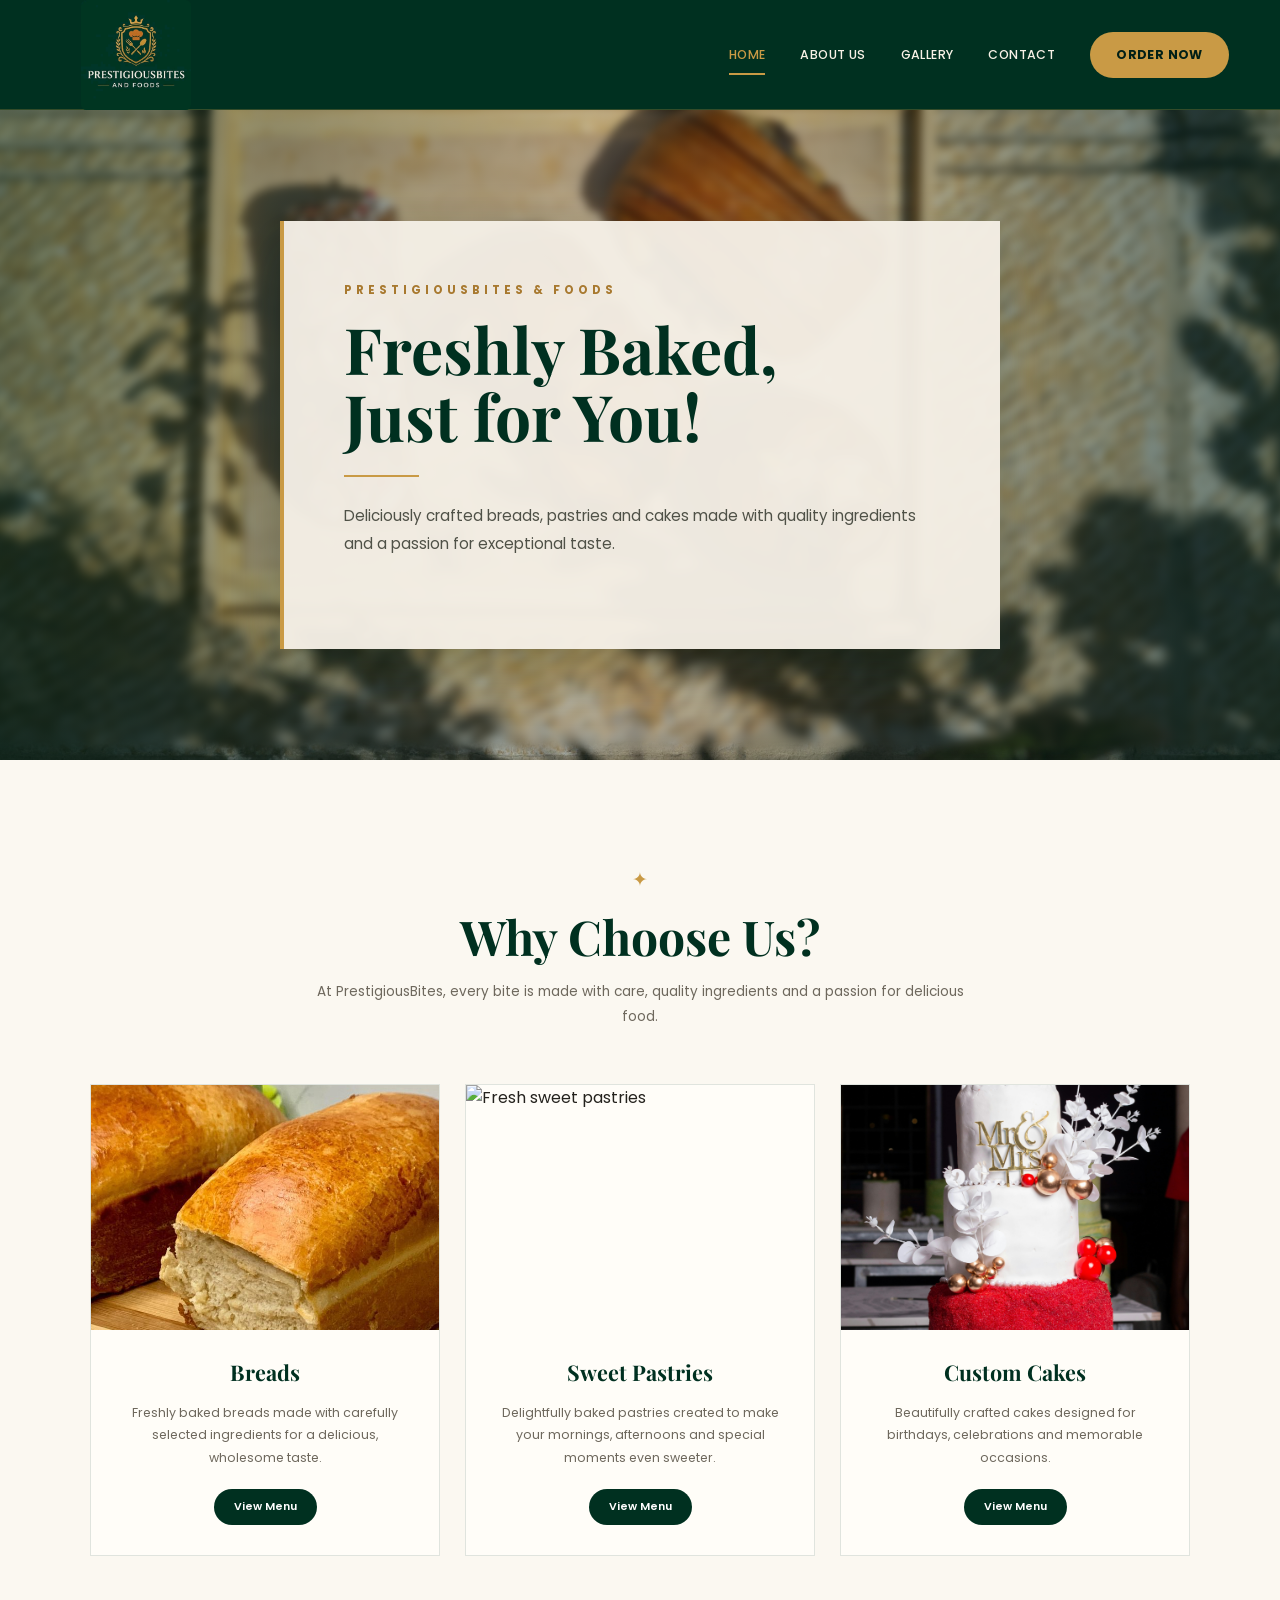
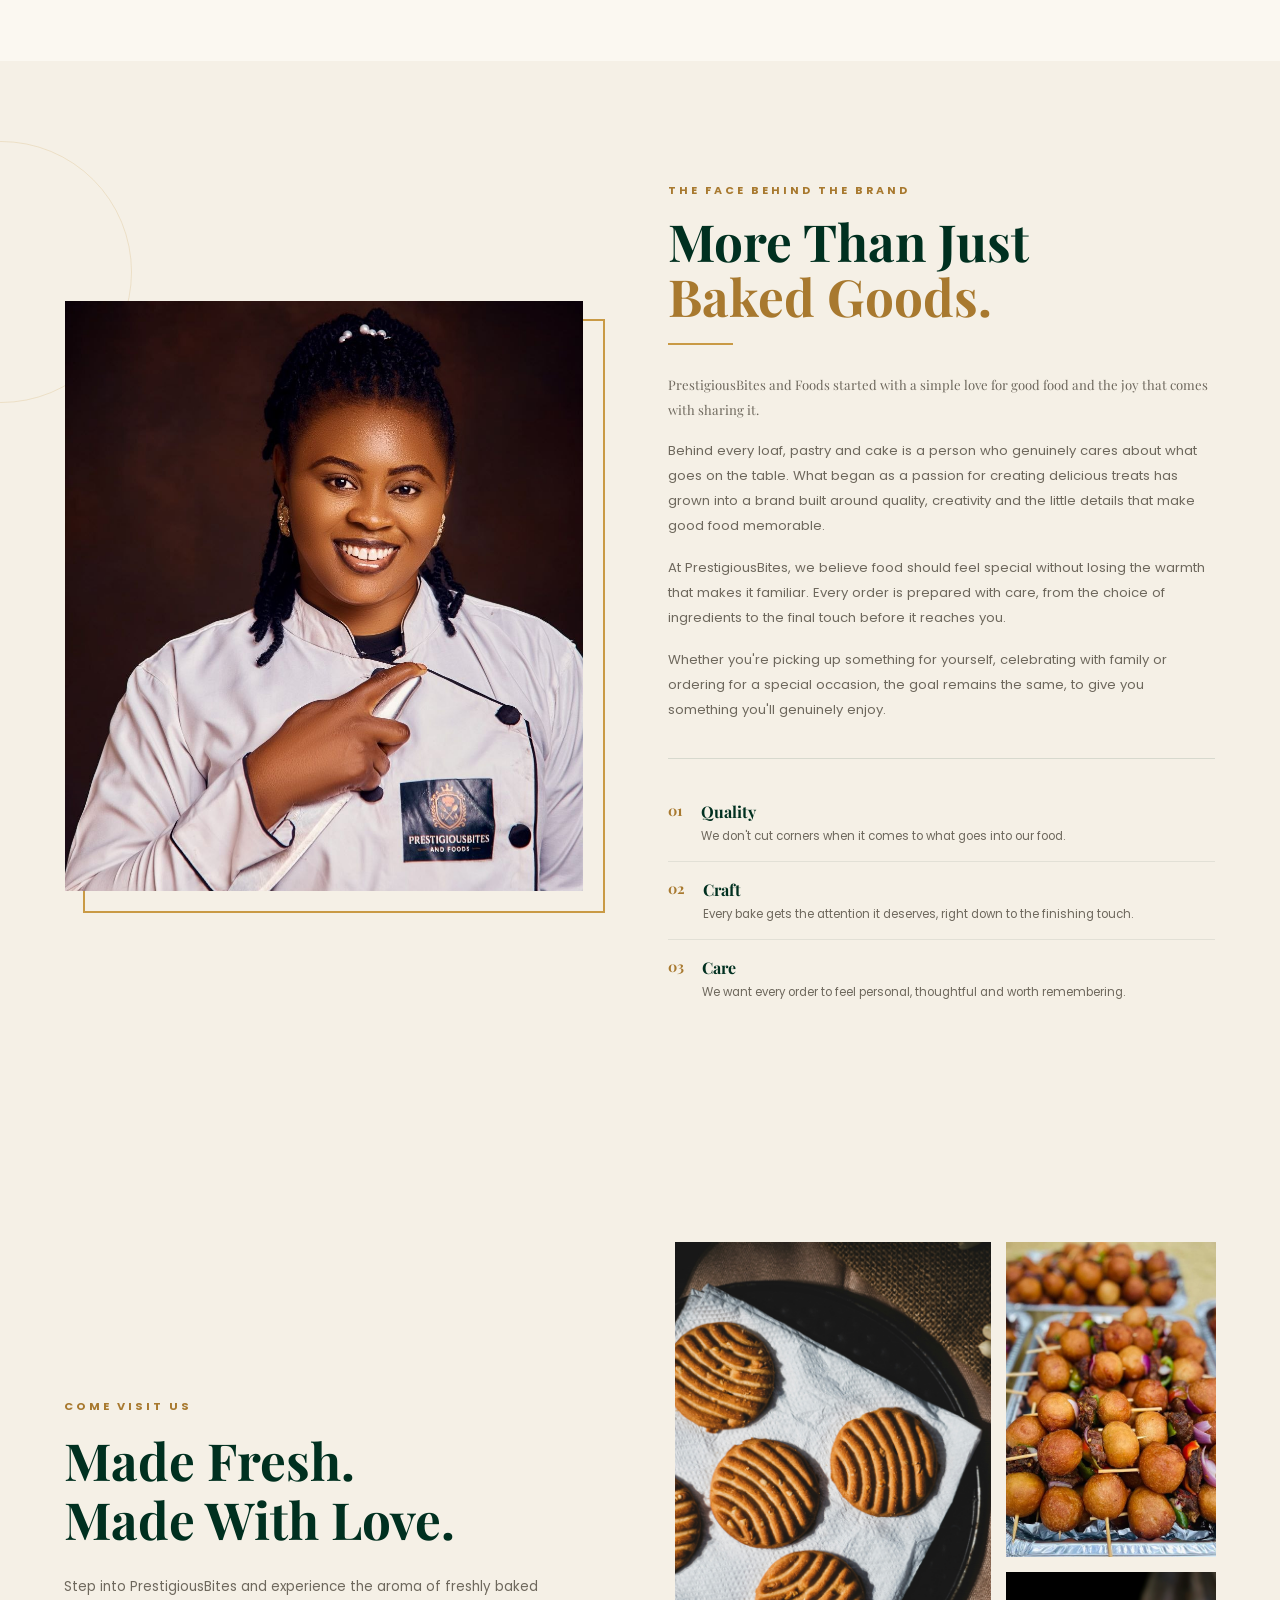
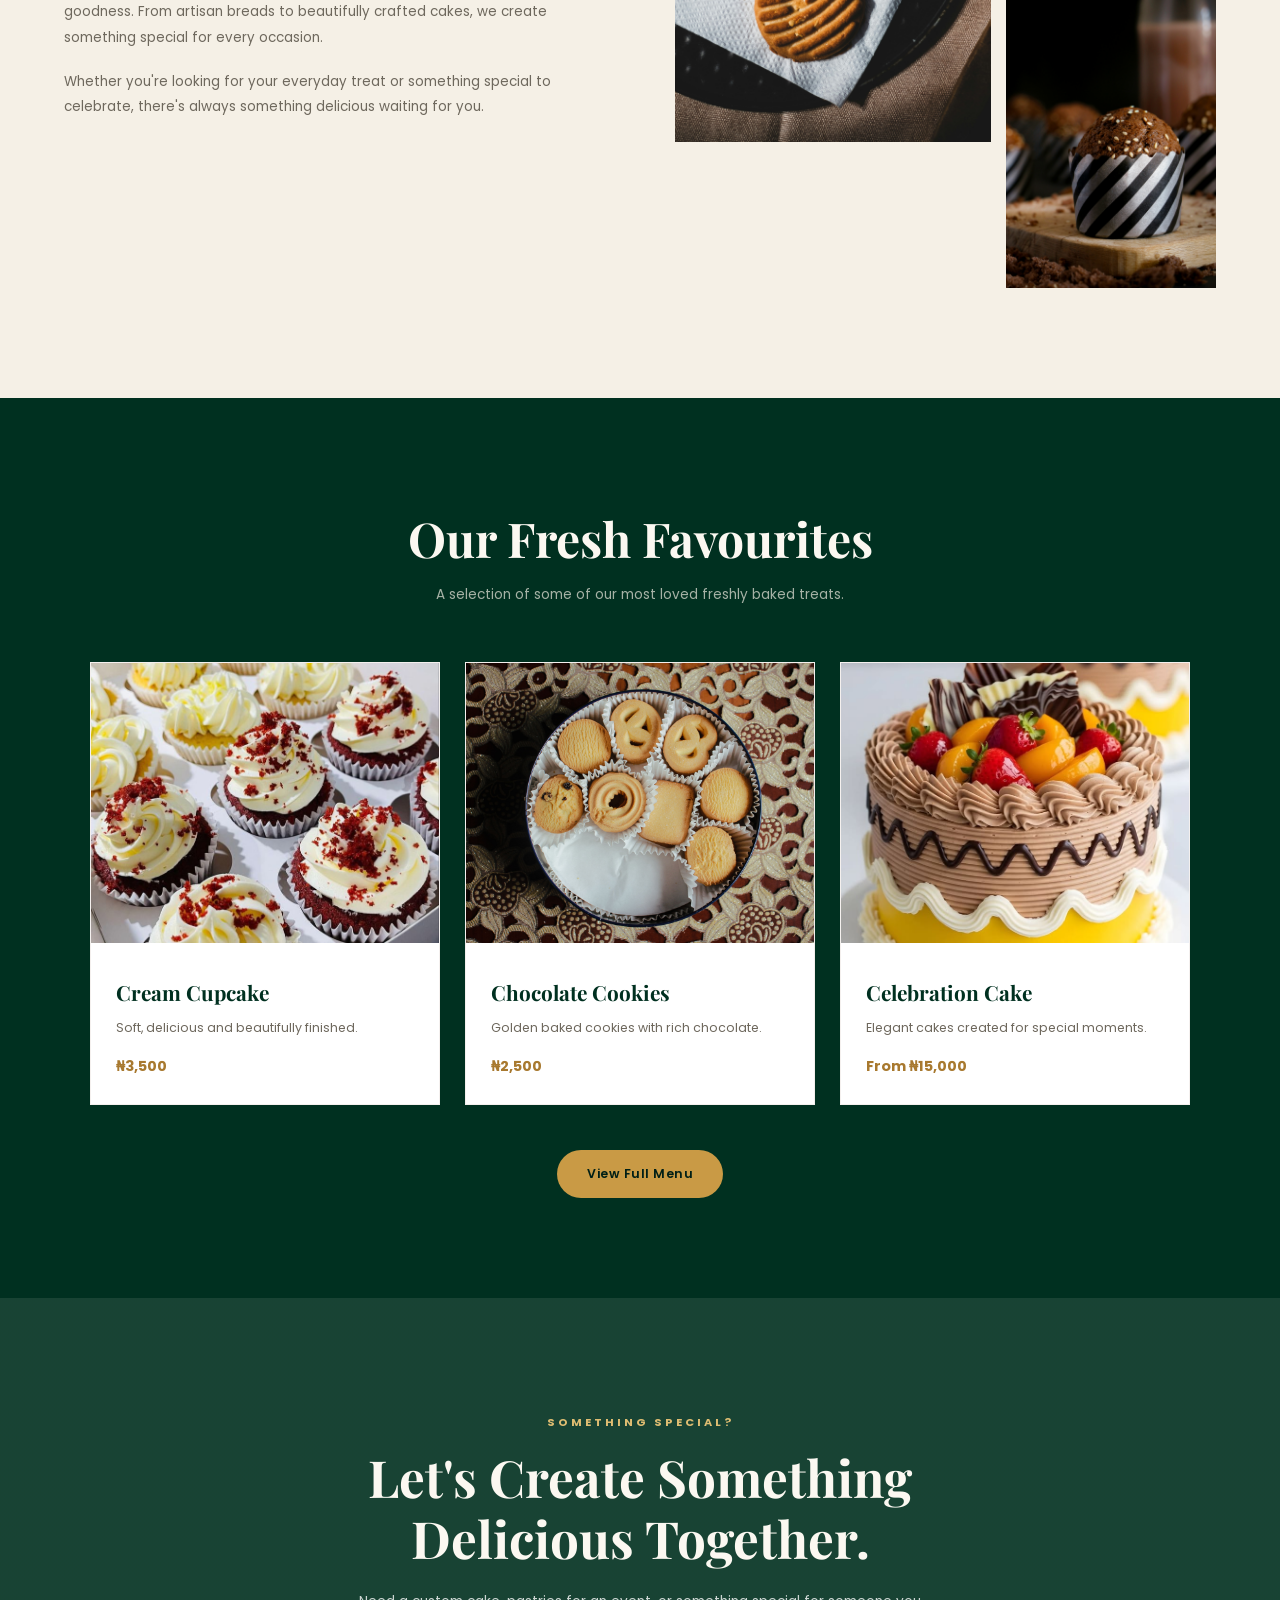
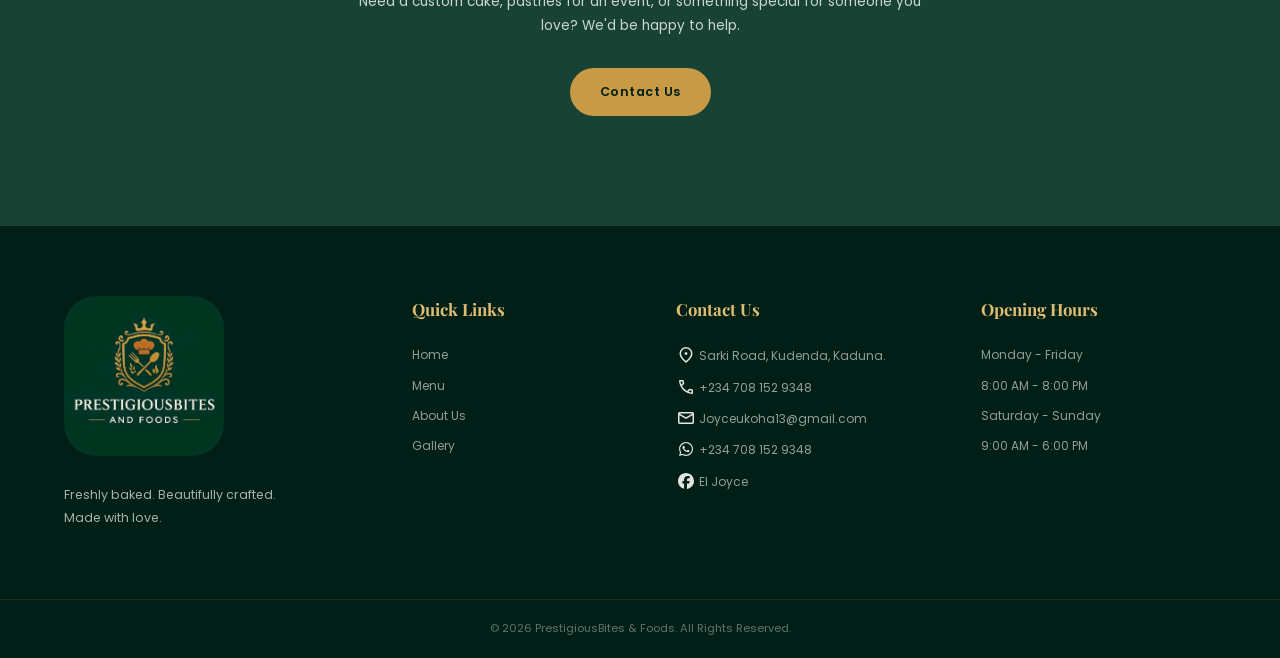
==== index.html @ e7f4df66 "Rename home page to index" ====
<!DOCTYPE html>
<html lang="en">
<head>
    <meta charset="UTF-8">
    <meta name="viewport" content="width=device-width, initial-scale=1.0">

    <title>PrestigiousBites & Foods</title>
    <link rel="preconnect" href="https://fonts.googleapis.com">
    <link rel="preconnect" href="https://fonts.gstatic.com" crossorigin>
    <link rel="icon" href="prestigious bites logo.jpg" type="image/x-icon">

    <link href="https://fonts.googleapis.com/css2?family=Playfair+Display:wght@500;600;700&family=Poppins:wght@300;400;500;600;700&display=swap" rel="stylesheet">
    <link rel="stylesheet" href="prestigious bites.css">
</head>

<body>
    <header class="navbar">
        <div class="nav-container">
            <a href="index.html" class="logo"> <img src="prestigious bites logo.jpg" alt="PrestigiousBites Logo" width = 100px></a>

            <button class="nav-toggle" aria-label="Toggle menu" aria-expanded="false">
                <span></span>
                <span></span>
                <span></span>
            </button>

            <div class="nav-backdrop" aria-hidden="true"></div>

            <nav class="nav-links">
                <a href="#home" class="active">Home</a>
                <a href="#about">About Us</a>
                <a href="#gallery">Gallery</a>
                <a href="#contact">Contact</a>
                <a href="order.html" class="nav-order">Order Now</a>
            </nav>
        </div>
    </header>

    <main id="home">
        <section class="hero">
            <div class="hero-content">
                <span class="hero-small-text">PRESTIGIOUSBITES & FOODS</span>

                <h1>
                    Freshly Baked,
                    <br>
                    Just for You!
                </h1>
                <p>Deliciously crafted breads, pastries and cakes made with quality ingredients and a passion for exceptional taste.</p>
                
            </div>
        </section>

        <section class="why-us">
            <div class="section-heading">
                <span class="section-icon">✦</span>
                <h2> Why Choose Us?</h2>
                <p>At PrestigiousBites, every bite is made with care, quality ingredients and a passion for delicious food.</p>
            </div>

            <div class="feature-grid">
                <article class="feature-card">

                    <div class="feature-image"> <img src="bread.  We ate this bread  _ Njideka Anyaegbu Juliet" alt="Fresh artisan bread"></div>

                    <div class="feature-content">
                        <h3>Breads</h3>
                        <p>Freshly baked breads made with carefully selected ingredients for a delicious, wholesome taste.</p>

                        <a href="order.html" class="card-btn"> View Menu</a>
                    </div>
                </article>

                <article class="feature-card">
                    <div class="feature-image">
                        <img src="small chops/pasteries.jpeg" alt="Fresh sweet pastries">
                    </div>

                    <div class="feature-content">
                        <h3>Sweet Pastries</h3>
                        <p>Delightfully baked pastries created to make your mornings, afternoons and special moments even sweeter.</p>
                        <a href="order.html" class="card-btn">View Menu </a>
                    </div>
                </article>

                <article class="feature-card">
                    <div class="feature-image">
                        <img src="cakes/cakes.jpg" alt="Custom celebration cake">
                    </div>
                    <div class="feature-content">
                        <h3>Custom Cakes</h3>

                        <p> Beautifully crafted cakes designed for birthdays, celebrations and memorable occasions.</p>

                        <a href="order.html" class="card-btn">View Menu</a>
                    </div>
                </article>
            </div>
        </section>


        <section class="founder-section" id="about">
            <div class="founder-container">
                <div class="founder-image">
                    <div class="image-frame">
                        <img src="Joyce.jpg" alt="Founder of PrestigiousBites and Foods">
                    </div>
                </div>

                <div class="founder-content">
                    <span class="section-label">THE FACE BEHIND THE BRAND</span>
                    <h2>More Than Just<br>
                        <span>Baked Goods.</span></h2>

                    <div class="gold-line"></div>
                    <p class="founder-intro">PrestigiousBites and Foods started with a simple love for good food and the joy that comes with sharing it.</p>
                    <p>Behind every loaf, pastry and cake is a person who genuinely cares about what goes on the table. What began as a passion for creating delicious treats has grown into a brand built around quality, creativity and the little details that make good food memorable.</p>
                    <p>At PrestigiousBites, we believe food should feel special without losing the warmth that makes it familiar. Every order is prepared with care, from the choice of ingredients to the final touch before it reaches you.</p>
                    <p>Whether you're picking up something for yourself, celebrating with family or ordering for a special occasion, the goal remains the same, to give you something you'll genuinely enjoy.</p>
                    <div class="founder-values">

                        <div class="value-item">
                            <span class="value-number">01</span>
                            <div>
                                <h3>Quality</h3>
                                <p>We don't cut corners when it comes to what goes into our food.</p>
                            </div>
                        </div>

                        <div class="value-item">
                            <span class="value-number">02</span>
                            <div>
                                <h3>Craft</h3>
                                <p>Every bake gets the attention it deserves, right down to the finishing touch.</p>
                            </div>
                        </div>

                        <div class="value-item">
                            <span class="value-number">03</span>
                            <div>
                                <h3>Care</h3>
                                <p>We want every order to feel personal, thoughtful and worth remembering. </p>
                            </div>
                        </div>
                    </div>
               
                </div>
            </div>
        </section>


        <section class="visit-section" id="about">
            <div class="visit-content" >
                <span class="section-label">COME VISIT US</span>

                <h2>
                    Made Fresh.
                    <br>
                    Made With Love.
                </h2>

                <p>Step into PrestigiousBites and experience the aroma of freshly baked goodness. From artisan breads to beautifully crafted cakes, we create something special for every occasion. </p>

                <p> Whether you're looking for your everyday treat or something special to celebrate, there's always something delicious waiting for you.</p>

                
            </div>

            <div class="visit-gallery">
                <div class="gallery-large">
                    <img src="cookies.jpg" alt="Freshly baked cookies">
                </div>
                <div class="gallery-small">
                    <img src="small chops/Pasteries.jfif" alt="Fresh pastry">
                    <img src="cupcakes.jpg" alt="Fresh cake">
                </div>
            </div>
        </section>

        <section class="products" id="gallery">
            <div class="section-heading">
                <span class="section-icon"></span>

                <h2> Our Fresh Favourites</h2>

                <p>A selection of some of our most loved freshly baked treats.</p>
            </div>

            <div class="product-grid">
                <article class="product-card">
                    <img src="cakes/creamy cupcakes.jfif" alt="Fresh cupcake">
                    <div class="product-info">

                        <h3>Cream Cupcake</h3>
                        <p>Soft, delicious and beautifully finished.</p>

                        <span class="price">₦3,500</span>
                    </div>
                </article>

                <article class="product-card">
                    <img src="fresh cookies.jpg" alt="Fresh cookies">
                    <div class="product-info">
                        <h3>Chocolate Cookies</h3>
                        <p>Golden baked cookies with rich chocolate.</p>
                        <span class="price">₦2,500</span>
                    </div>
                </article>

                <article class="product-card">

                    <img src="cakes/decor-cake.jfif" alt="Custom cake" >

                    <div class="product-info">
                        <h3>Celebration Cake</h3>
                        <p>Elegant cakes created for special moments.</p>
                        <span class="price">From ₦15,000</span>
                    </div>
                </article>
            </div>

            <div class="products-button">
                <a href="order.html" class="btn">View Full Menu</a>
            </div>
        </section>

        <section class="cta">
            <div class="cta-content">
                <span class="section-label">SOMETHING SPECIAL?</span>
                <h2>Let's Create Something Delicious Together.</h2>
                <p>Need a custom cake, pastries for an event, or something special for someone you love? We'd be happy to help.</p>
                <a href="#contact" class="btn btn-light">Contact Us</a>
            </div>
        </section>
    </main>

    <footer class="footer" id="contact">
        <div class="footer-container">
            <div class="footer-brand">
                <img class="footer-logo" src="prestigious bites logo.jpg" alt="PrestigiousBites & Foods">
                <p>Freshly baked. Beautifully crafted. Made with love.</p>
            </div>
            <div class="footer-column">
                <h3>Quick Links</h3>
                <a href="index.html">Home</a>

                <a href="#gallery">Menu</a>

                <a href="#about">About Us</a>

                <a href="#gallery">Gallery</a>
            </div>

            <div class="footer-column">
                <h3>Contact Us</h3>
                <p><a href="https://maps.app.goo.gl/nHicbENARJu9jHsa9" target="_blank"><svg style="margin-bottom: -5px;" xmlns="http://www.w3.org/2000/svg" height="20px" viewBox="0 -960 960 960" width="20px" fill="#e3e3e3"><path d="M531-501q21-21 21-51t-21-51q-21-21-51-21t-51 21q-21 21-21 51t21 51q21 21 51 21t51-21Zm-51 310q119-107 179.5-197T720-549q0-105-68.5-174T480-792q-103 0-171.5 69T240-549q0 71 60.5 161T480-191Zm0 95Q323-227 245.5-339.5T168-549q0-134 89-224.5T480-864q133 0 222.5 90.5T792-549q0 97-77 209T480-96Zm0-456Z"/></svg> Sarki Road, Kudenda, Kaduna.</a></p>
                <p><a href="tel:+234 708 152 9348"><svg style="margin-bottom: -5px;" xmlns="http://www.w3.org/2000/svg" height="20px" viewBox="0 -960 960 960" width="20px" fill="#e3e3e3"><path d="M763-145q-121-9-229.5-59.5T339-341q-86-86-135.5-194T144-764q-2-21 12.29-36.5Q170.57-816 192-816h136q17 0 29.5 10.5T374-779l24 106q2 13-1.5 25T385-628l-97 98q20 38 46 73t57.97 65.98Q422-361 456-335.5q34 25.5 72 45.5l99-96q8-8 20-11.5t25-1.5l107 23q17 5 27 17.5t10 29.5v136q0 21.43-16 35.71Q784-143 763-145ZM255-600l70-70-17.16-74H218q5 38 14 73.5t23 70.5Zm344 344q35.1 14.24 71.55 22.62Q707-225 744-220v-90l-75-16-70 70ZM255-600Zm344 344Z"/></svg> +234 708 152 9348</a></p>
                <p><a href="mailto:Joyceukoha13@gmail.com"><svg style="margin-bottom: -5px;" xmlns="http://www.w3.org/2000/svg" height="20px" viewBox="0 -960 960 960" width="20px" fill="#e3e3e3"><path d="M168-192q-29.7 0-50.85-21.16Q96-234.32 96-264.04v-432.24Q96-726 117.15-747T168-768h624q29.7 0 50.85 21.16Q864-725.68 864-695.96v432.24Q864-234 842.85-213T792-192H168Zm312-240L168-611v347h624v-347L480-432Zm0-85 312-179H168l312 179Zm-312-94v-85 432-347Z"/></svg> Joyceukoha13@gmail.com</a></p>
                <p><a href="https://wa.me/message/Q4CFCT2MSYMPK1"><svg style="margin-bottom: -5px;" xmlns="http://www.w3.org/2000/svg" height="20px" width="20px" viewBox="0 0 640 640" fill="#e3e3e3"><path d="M476.9 161.1C435 119.1 379.2 96 319.9 96C197.5 96 97.9 195.6 97.9 318C97.9 357.1 108.1 395.3 127.5 429L96 544L213.7 513.1C246.1 530.8 282.6 540.1 319.8 540.1L319.9 540.1C442.2 540.1 544 440.5 544 318.1C544 258.8 518.8 203.1 476.9 161.1zM319.9 502.7C286.7 502.7 254.2 493.8 225.9 477L219.2 473L149.4 491.3L168 423.2L163.6 416.2C145.1 386.8 135.4 352.9 135.4 318C135.4 216.3 218.2 133.5 320 133.5C369.3 133.5 415.6 152.7 450.4 187.6C485.2 222.5 506.6 268.8 506.5 318.1C506.5 419.9 421.6 502.7 319.9 502.7zM421.1 364.5C415.6 361.7 388.3 348.3 383.2 346.5C378.1 344.6 374.4 343.7 370.7 349.3C367 354.9 356.4 367.3 353.1 371.1C349.9 374.8 346.6 375.3 341.1 372.5C308.5 356.2 287.1 343.4 265.6 306.5C259.9 296.7 271.3 297.4 281.9 276.2C283.7 272.5 282.8 269.3 281.4 266.5C280 263.7 268.9 236.4 264.3 225.3C259.8 214.5 255.2 216 251.8 215.8C248.6 215.6 244.9 215.6 241.2 215.6C237.5 215.6 231.5 217 226.4 222.5C221.3 228.1 207 241.5 207 268.8C207 296.1 226.9 322.5 229.6 326.2C232.4 329.9 268.7 385.9 324.4 410C359.6 425.2 373.4 426.5 391 423.9C401.7 422.3 423.8 410.5 428.4 397.5C433 384.5 433 373.4 431.6 371.1C430.3 368.6 426.6 367.2 421.1 364.5z"/></svg> +234 708 152 9348</a></p>
                <p><a href="https://www.facebook.com/el.joyce.635274"><svg style="margin-bottom: -5px;" xmlns="http://www.w3.org/2000/svg" height="20px" width="20px" viewBox="0 0 640 640" fill="#e3e3e3"><path d="M576 320C576 178.6 461.4 64 320 64C178.6 64 64 178.6 64 320C64 440 146.7 540.8 258.2 568.5L258.2 398.2L205.4 398.2L205.4 320L258.2 320L258.2 286.3C258.2 199.2 297.6 158.8 383.2 158.8C399.4 158.8 427.4 162 438.9 165.2L438.9 236C432.9 235.4 422.4 235 409.3 235C367.3 235 351.1 250.9 351.1 292.2L351.1 320L434.7 320L420.3 398.2L351 398.2L351 574.1C477.8 558.8 576 450.9 576 320z"/></svg> El Joyce</a></p>
            </div>

            <div class="footer-column">
                <h3> Opening Hours</h3>
                <p>Monday - Friday</p>
                <p>8:00 AM - 8:00 PM</p>
                <p>Saturday - Sunday</p>
                <p>9:00 AM - 6:00 PM</p>
            </div>
        </div>
        <div class="footer-bottom">
            <p> © 2026 PrestigiousBites & Foods. All Rights Reserved.</p>
        </div>
    </footer>

    <script src="order.js"></script>
</body>
</html>
---- prestigious bites.css ----
*{
    margin: 0;
    padding: 0;
    box-sizing: border-box;
}
:root {
    --green: #003020;
    --green-dark: #001f16;
    --green-light: #064633;
    --gold: #c99a45;
    --gold-light: #dfbd72;
    --gold-dark: #a8792f;
    --cream: #f5f0e6;
    --cream-light: #fbf8f1;
    --cream-dark: #e9dfce;
    --white: #ffffff;
    --text: #24221d;
    --text-light: #6e685d;
    --border: rgba(0, 48, 32, 0.12);
    --shadow: 0 12px 35px rgba(0, 48, 32, 0.10);
    --transition: 0.3s ease;
}

html{
    scroll-behavior: smooth;
}

body { 
    font-family: "Poppins", sans-serif; 
    background-color: var(--cream); 
    color: var(--text); 
    line-height: 1.6; 
    overflow-x: hidden;
}

.nav-container, .footer-container { 
    width: min(1200px, 90%); 
    margin: 0 auto;
}
.nav-container { 
    width: min(1200px, 92%);
    min-height: 90px; 
    display: flex; 
    align-items: center; 
    justify-content: space-between;
}
.navbar {
    position: sticky;
    top: 0;
    z-index: 1000;
    width: 100%;
    background: var(--green);
    border-bottom: 1px solid rgba(201, 154, 69, 0.25);
    transition: var(--transition);
    height: 110px;
}
.logo {
    display: flex;
    align-items: center;
    width: 110px;
    overflow: hidden;
    height: 110px;
    margin-left: 30px;
}
.logo img {
    width: 100%;
    height: auto;
    border-radius: 5%;
}
a { 
    text-decoration: none; 
    color: inherit; 
}
.nav-links {
    display: flex;
    justify-content: center;
    align-items: center;
    gap: 35px;
    padding: 15px 0;
    top: 0;
    text-align: center;
}
.nav-links a { 
    position: relative; 
    font-size: 0.78rem; 
    font-weight: 500; 
    text-transform: uppercase; 
    letter-spacing: 0.4px; 
    color: #f8f2e7;
    transition: var(--transition);
}
.nav-links a:hover { 
    color: var(--gold-light); 
}
.nav-links a.active { 
    color: var(--gold); 
} 
.nav-links a.active::after { 
    content: ""; 
    position: absolute; 
    left: 0; 
    bottom: -10px; 
    width: 100%; 
    height: 2px; 
    background: var(--gold); 
}
.nav-links .nav-order {
    padding: 13px 26px;
    background: var(--gold);
    color: var(--green-dark);
    border-radius: 30px;
    font-weight: 700;
    transition: var(--transition);
}
.nav-links .nav-order:hover {
    background: var(--gold-light);
    color: var(--green-dark);
    transform: translateY(-2px);
}
.menu-btn {
    display: none;
    border: none;
    background: transparent;
    color: var(--gold);
    font-size: 1.7rem;
    cursor: pointer;
}
.nav-toggle {
    display: none;
    flex-direction: column;
    justify-content: center;
    gap: 5px;
    width: 42px;
    height: 42px;
    border: 1px solid rgba(201, 154, 69, 0.5);
    border-radius: 12px;
    background: rgba(255, 255, 255, 0.03);
    cursor: pointer;
    z-index: 1002;
}
.nav-toggle span {
    width: 22px;
    height: 2px;
    background: var(--white);
    border-radius: 999px;
    margin: 0 auto;
    transition: var(--transition);
}
.nav-backdrop {
    position: fixed;
    inset: 0;
    background: rgba(0, 0, 0, 0.05);
    opacity: 0;
    visibility: hidden;
    transition: opacity var(--transition), visibility var(--transition);
    z-index: 998;
}
.nav-backdrop.active {
    opacity: 1;
    visibility: visible;
}
.hero { 
    position: relative;
    min-height: 650px; 
    width: 100%; 
    margin: 0 auto; 
    display: flex;
    justify-content: center;
    grid-template-columns: 0.9fr 1.1fr; 
    align-items: center;
    overflow: hidden;
    gap: 60px; 
    padding: 80px 5%; 
    background-image: url('croissants.jpg');
    background-size: cover; 
    background-position: center; 
}
.hero::before {
    content: "";
    position: absolute;

    top: -20px;
    left: -20px;
    right: -20px;
    bottom: 25px;

    background-image: url("croissants.jpg");
    background-size: cover;
    background-position: center;

    filter: blur(4px);

    transform: scale(1.04);

    z-index: 0;
}
.hero::after {
    content: "";
    position: absolute;
    inset: 0;
    background: linear-gradient(
            90deg,rgba(0, 48, 32, 0.48),rgba(0, 48, 32, 0.18),rgba(0, 48, 32, 0.42));
    z-index: 1;
}
.hero-content {
    position: relative;
    z-index: 2;
    width: min(720px, 92%);
    padding: 55px 60px;
    background: rgba(245, 240, 230, 0.96);
    border-left: 4px solid var(--gold);
    box-shadow:  0 20px 50px rgba(0, 32, 22, 0.25);
    text-align: left;
}
.hero-small-text { 
    display: inline-block; 
    margin-bottom: 16px; 
    color: var(--gold-dark); 
    font-size: 0.72rem; 
    font-weight: 700; 
    letter-spacing: 4px; 
    text-transform: uppercase; 
}
.hero-content h1 { 
    font-family: "Playfair Display", serif; 
    color: var(--green); 
    font-size: clamp(3rem, 5vw, 5.2rem); 
    font-weight: 700; 
    line-height: 1.05; 
    margin-bottom: 25px; 
}
.hero-content p { 
    max-width: 600px; 
    color: #4f5147; 
    font-size: 0.95rem; 
    line-height: 1.9; 
    font-weight: 400;
    margin-bottom: 35px; 
} 
.hero-content h1::after {
    content: "";
    display: block;
    width: 75px;
    height: 2px;
    margin-top: 25px;
    background: var(--gold);
}
.hero-image { width: 100%; 
    height: 550px; 
    overflow: hidden; 
    border-radius: 5px; 
} 
.hero-image img { 
    width: 100%; 
    height: 100%; 
    object-fit: cover; 
    transition: transform 0.7s ease; 
} 
.hero-image:hover img {
    transform: scale(1.03); 
}
.btn { display: inline-flex; align-items: center; 
    justify-content: center; padding: 14px 30px; background: var(--green); 
    color: var(--white); border-radius: 30px; font-size: 0.78rem; 
    font-weight: 600; letter-spacing: 0.5px; transition: var(--transition); 
} 
.btn:hover { 
    background: var(--gold);
    border-color: var(--gold);
    color: var(--green-dark);
    transform: translateY(-3px);
    box-shadow: 0 8px 20px rgba(0, 48, 32, 0.18);
}  
.section-heading { 
    max-width: 650px; 
    margin: 0 auto; 
    text-align: center; 
}
.section-icon { 
    display: block; 
    margin-bottom: 12px; 
    color: var(--gold); 
    font-size: 1.2rem; 
} 
.section-heading h2 {
    font-family: "Playfair Display", serif; 
    color: var(--green);
    font-weight: 700; 
    font-size: clamp(2rem, 4vw, 3rem); 
    line-height: 1.2; 
    margin-bottom: 15px; 
} 
.section-heading p {
    color: var(--text-light); 
    font-size: 0.85rem; 
    line-height: 1.8; 
}
.why-us { 
    padding: 105px 5%; 
    background: var(--cream-light); 
}
.feature-grid { width: min(1100px, 100%); margin: 55px auto 0; display: grid; grid-template-columns: repeat(3, 1fr); gap: 25px; } 
.feature-card { background: #fffdf8; overflow: hidden; border: 1px solid var(--border); transition: var(--transition); } 
.feature-card:hover { transform: translateY(-8px); box-shadow: var(--shadow); border-color: rgba(201, 154, 69, 0.35); } 

.feature-image { 
    width: 100%; 
    height: 245px; 
    overflow: hidden; 
} 
.feature-image img { 
    width: 100%; 
    height: 100%; 
    object-fit: cover; 
    transition: transform 0.6s ease; 
} 
.feature-card:hover .feature-image img { 
    transform: scale(1.05); 
} 
.feature-content { 
    padding: 25px 25px 30px; 
    text-align: center; 
} 
.feature-content h3 { 
    font-family: "Playfair Display", serif; 
    color: var(--green); 
    font-size: 1.35rem; 
    margin-bottom: 12px; 
}     
.feature-content p { 
    color: var(--text-light); 
    font-size: 0.78rem; 
    line-height: 1.8; 
    margin-bottom: 20px; 
} 
.founder-section {
    width: 100%;
    height: auto;
    padding: 115px 5%;
    background: var(--cream);
    position: relative;
    overflow: hidden;
}
.founder-section::before {
    content: "";
    position: absolute;
    width: 260px;
    height: 260px;
    left: -130px;
    top: 80px;
    border: 1px solid rgba(201, 154, 69, 0.20);
    border-radius: 50%;
}
.founder-container {
    width: min(1150px, 100%);
    margin: 0 auto;
    display: flex;
    align-items: center;
    gap: 85px;
}
.founder-image {
    flex: 0 0 45%;
    position: relative;
}
.founder-image::before {
    content: "";
    position: absolute;
    width: 100%;
    height: 100%;
    top: 18px;
    left: 18px;
    border: 2px solid var(--gold);
    z-index: 0;
}
.image-frame {
    position: relative;
    z-index: 1;
    width: 100%;
    height: 590px;
    overflow: hidden;
    background: var(--green);
}
.image-frame img {
    width: 100%;
    height: 100%;
    object-fit: cover;
    object-position: center;
    transition: transform 0.6s ease;
}
.image-frame:hover img {
    transform: scale(1.03);
}
.founder-content {
    flex: 1;
    max-width: 560px;
}
.founder-content .section-label {
    display: inline-block;
    margin-bottom: 15px;
    color: var(--gold-dark);
    font-size: 0.68rem;
    font-weight: 700;
    letter-spacing: 3px;
    text-transform: uppercase;
}
.founder-content h2 {
    font-family: "Playfair Display", serif;
    color: var(--green);
    font-size: clamp(2.5rem, 4vw, 4rem);
    font-weight: 700;
    line-height: 1.08;
    margin-bottom: 18px;
}
.founder-content h2 span {
    color: var(--gold-dark);
}
.gold-line {
    width: 65px;
    height: 2px;
    background: var(--gold);
    margin-bottom: 28px;
}
.founder-intro {
    color: var(--green);
    font-family: "Playfair Display", serif;
    font-size: 1.18rem;
    line-height: 1.65;
    margin-bottom: 20px;
}
.founder-content > p {
    color: var(--text-light);
    font-size: 0.82rem;
    line-height: 1.9;
    margin-bottom: 17px;
}
.founder-values {
    margin-top: 35px;
    padding-top: 25px;
    border-top: 1px solid var(--border);
}
.value-item {
    display: flex;
    gap: 18px;
    padding: 15px 0;
    border-bottom: 1px solid rgba(0, 48, 32, 0.08);
}
.value-item:last-child { border-bottom: none;}
.value-number {
    flex-shrink: 0;
    color: var(--gold-dark);
    font-family: "Playfair Display", serif;
    font-size: 0.9rem;
    font-weight: 700;
}
.value-item h3 {
    color: var(--green);
    font-family: "Playfair Display", serif;
    font-size: 1rem;
    margin-bottom: 3px;
}
.value-item p {
    color: var(--text-light);
    font-size: 0.72rem;
    line-height: 1.6;
}
.founder-btn {
    margin-top: 25px;
}
.card-btn { 
    display: inline-block; 
    padding: 9px 20px; 
    border-radius: 25px; 
    background: var(--green); 
    color: var(--white); 
    font-size: 0.68rem; 
    font-weight: 600; 
    transition: var(--transition); 
} 
.card-btn:hover { 
    background: var(--gold);
    background: var(--green-dark); 
} 
.visit-section { 
    width: min(1200px, 90%); 
    margin: 0 auto; 
    padding: 110px 0; 
    display: grid; 
    grid-template-columns: 1fr 1fr; 
    gap: 70px; 
    align-items: center; 
} 
.visit-content { 
    max-width: 520px; 
} 
.section-label { 
    display: inline-block; 
    margin-bottom: 15px; 
    color: var(--gold-dark); 
    font-size: 0.7rem; 
    font-weight: 700; 
    letter-spacing: 3px; 
    text-transform: uppercase; 
} 
.visit-content h2 { 
    font-family: "Playfair Display", serif; 
    color: var(--green); 
    font-size: clamp(2.3rem, 4vw, 3.7rem); 
    font-weight: 700;
    line-height: 1.15; 
    margin-bottom: 25px; 
} 
.visit-content p { 
    color: var(--text-light); 
    font-size: 0.84rem; 
    line-height: 1.9; 
    margin-bottom: 18px; 
} 
.visit-content .btn { 
    margin-top: 10px; 
} 
.visit-gallery { 
    display: grid; 
    grid-template-columns: 1.5fr 1fr; 
    gap: 15px; 
    min-height: 500px; 
} 
.gallery-large { 
    height: 500px; 
    overflow: hidden; 
} 
.gallery-small { 
    display: grid; 
    grid-template-rows: 1fr 1fr; 
    gap: 15px; 
} 
.gallery-large img, .gallery-small img { 
    width: 100%; 
    height: 100%; 
    object-fit: cover; 
    transition: transform 0.5s ease; 
} 
.gallery-large:hover img, .gallery-small img:hover { 
    transform: scale(1.04); 
}
.products { 
    padding: 100px 5%; 
    background: var(--green); 
} 
.products .section-heading h2 {
    color: var(--cream-light);
}
.products .section-heading p {
    color: rgba(245, 240, 230, 0.68);
}
.products .section-icon {
    color: var(--gold);
}
.product-grid { 
    width: min(1100px, 100%); 
    margin: 55px auto 0; 
    display: grid; 
    grid-template-columns: repeat(3, 1fr); 
    gap: 25px; 
}

.product-card { 
    background: var(--white); 
    overflow: hidden; 
    border: 1px solid rgba(112, 67, 46, 0.08); 
    transition: var(--transition); 
} 
.product-card:hover { 
    transform: translateY(-6px); 
    box-shadow: var(--shadow); 
} 
.product-card > img {
    width: 100%; 
    height: 280px; 
    object-fit: cover; 
} 
.product-info { 
    padding: 25px; 
} 
.product-info h3 { 
    font-family: "Playfair Display", serif; 
    color: var(--green); 
    font-size: 1.3rem; 
    margin-bottom: 8px; 
}
.product-info p { 
    color: var(--text-light); 
    font-size: 0.78rem; 
    line-height: 1.7; 
    margin-bottom: 15px; 
} 
.price { 
    color: var(--gold-dark); 
    font-size: 0.9rem; 
    font-weight: 700; 
} 
.products-button { 
    text-align: center; 
    margin-top: 45px; 
}
.products-button .btn {
    background: var(--gold);
    border-color: var(--gold);
    color: var(--green-dark);
}
.products-button .btn:hover {
    background: var(--gold-light);
    border-color: var(--gold-light);
}
.cta { 
    position: relative; 
    padding: 110px 5%; 
    background: linear-gradient( rgba(0, 48, 32, 0.90), rgba(0, 48, 32, 0.90) ), url("../images/bakery-interior.jpg"); 
    background-size: cover; 
    background-position: center; 
    text-align: center; 
} 
.cta-content { 
    max-width: 750px; 
    margin: 0 auto; 
} 
.cta .section-label { 
    color: var(--gold-light); 
} 
.cta h2 { 
    font-family: "Playfair Display", serif; 
    color: var(--cream-light); 
    font-size: clamp(2.3rem, 4vw, 4rem); 
    line-height: 1.2; 
    margin-bottom: 20px; 
} 
.cta p { 
    max-width: 600px; 
    margin: 0 auto 30px;
    color: rgba(255, 255, 255, 0.78); 
    font-size: 0.85rem; 
    line-height: 1.8; 
}
.footer-logo { 
    border-radius: 20%; 
}
.btn-light { 
    background: var(--gold);
    border-color: var(--gold);
    color: var(--green-dark); 
} 
.btn-light:hover {
    background: var(--gold-light);
    border-color: var(--gold-light);
    color: var(--green-dark);
}
.footer { 
    background: var(--green-dark);
    color: var(--cream-light); 
} 
.footer-container {
    width: min(1200px, 90%);
    margin: 0 auto; 
    padding: 70px 0; 
    display: grid; 
    grid-template-columns: 1.4fr 1fr 1.2fr 1.1fr; 
    gap: 50px; 
}
.footer-brand { 
    max-width: 250px; 
} 
.footer-brand img { 
    width: 160px; 
    margin-bottom: 20px;
} 
.footer-brand p { 
    color: rgba(255, 255, 255, 0.65); 
    font-size: 0.78rem; 
    line-height: 1.8; 
} 
.footer-column { 
    display: flex; 
    flex-direction: column; 
    gap: 10px; 
} 
.footer-column h3 { 
    font-family: "Playfair Display", serif; 
    color: var(--gold-light); 
    font-size: 1.05rem; 
    margin-bottom: 12px; 
} 
.footer-column a, .footer-column p { 
    color: rgba(245, 240, 230, 0.60);
    font-size: 0.75rem; 
    line-height: 1.7; 
    transition: var(--transition); 
} 
.footer-column a:hover { 
    color: var(--gold-light); 
    padding-left: 4px; 
} 
.footer-bottom { 
    padding: 20px 5%; 
    border-top: 1px solid rgba(201, 154, 69, 0.15); 
    text-align: center; 
} 
.footer-bottom p { 
    color: rgba(245, 240, 230, 0.40); 
    font-size: 0.7rem; 
}  
.navbar.scrolled {
    background: rgba(0, 31, 22, 0.97);
    box-shadow: 0 5px 20px rgba(0, 0, 0, 0.12);
} 
@media (max-width: 900px) {
.founder-container {gap: 50px;}
.founder-image {flex: 0 0 42%;}
.image-frame {height: 520px;}
.founder-content h2 {font-size: 2.7rem;}
}
@media (max-width: 1000px) { 
.nav-links { 
    gap: 20px; 
} 
.hero { 
    gap: 35px; 
} 
.feature-grid, .product-grid { 
    gap: 18px; 
} 
.visit-section { 
    gap: 40px; 
} 
.footer-container { 
    grid-template-columns: repeat(2, 1fr); 
    gap: 40px; 
} 
}
@media (max-width: 768px) { 
.nav-container { position: relative; min-height: 75px; } 
.logo { width: 130px; } 
.menu-btn { display: block; } 
.nav-toggle { display: flex; }
.nav-links {
    position: fixed;
    top: 86px;
    right: 16px;
    width: min(260px, 78vw);
    padding: 18px 18px 20px;
    background: rgba(0, 31, 22, 0.96);
    border: 1px solid rgba(201, 154, 69, 0.22);
    border-radius: 18px 0 18px 18px;
    display: flex;
    flex-direction: column;
    align-items: flex-start;
    gap: 18px;
    box-shadow: 0 18px 40px rgba(0, 0, 0, 0.14);
    opacity: 0;
    visibility: hidden;
    pointer-events: none;
    transform: translateX(24px);
    transition: opacity var(--transition), transform var(--transition), visibility var(--transition);
    z-index: 1001;
} 
.nav-links.active {
    opacity: 1;
    visibility: visible;
    pointer-events: auto;
    transform: translateX(0);
}
.nav-links a {
    width: 100%;
    text-align: left;
    font-size: 0.72rem;
}
.nav-links .nav-order { width: 100%; text-align: center; }
.nav-toggle.active span:nth-child(1) { transform: translateY(7px) rotate(45deg); }
.nav-toggle.active span:nth-child(2) { opacity: 0; }
.nav-toggle.active span:nth-child(3) { transform: translateY(-7px) rotate(-45deg); }
.hero { grid-template-columns: 1fr; padding: 55px 5%; text-align: center; gap: 45px; min-height: 600px;} 
.hero-content { margin: 0 auto; width: 95%; padding: 40px 30px;} 
.hero-content p { margin-left: auto; margin-right: auto; font-size: 0.82rem;} 
.hero-image { height: 400px; }  
.why-us { padding: 75px 6%; } 
.feature-grid { grid-template-columns: 1fr; max-width: 500px; } 
.visit-section { grid-template-columns: 1fr; width: 88%; padding: 80px 0; gap: 50px; } 
.visit-content { max-width: 100%; text-align: center; margin: 0 auto; } 
.visit-gallery { min-height: 400px; } .gallery-large { height: 400px; } 
.products { padding: 75px 6%; } 
.product-grid { grid-template-columns: 1fr; max-width: 500px; } 
.cta { padding: 80px 6%; } 
.footer-container { grid-template-columns: 1fr; text-align: center; gap: 40px; } 
.footer-brand { max-width: 400px; margin: 0 auto; } 
.footer-brand img { margin-left: auto; margin-right: auto; } 
.footer-column { align-items: center; } 
.founder-section {padding: 80px 6%;}
.founder-container {flex-direction: column; gap: 55px; align-items: stretch;}
.founder-image { width: 88%; margin: 0 auto;}
.image-frame { height: 470px;}
.founder-content { max-width: 100%; text-align: left;}
.founder-content h2 { font-size: 2.7rem;}
.founder-intro {font-size: 1.05rem;}
}

@media (max-width: 480px) { 
.hero { padding-top: 40px 4%;} 
.hero-content {padding: 35px 24px;}
.hero-content h1 { font-size: 2.35rem; } 
.hero-image { height: 320px; } 
.section-heading h2 { font-size: 2rem; } 
.visit-gallery { grid-template-columns: 1fr; min-height: auto; } 
.gallery-large { height: 300px; } 
.gallery-small { grid-template-columns: 1fr 1fr; grid-template-rows: 180px; height: 180px; } 
.cta h2 { font-size: 2.2rem; } 
.founder-section {padding: 70px 5%;}
.founder-container { gap: 45px;}
.founder-image { width: 90%;}
.image-frame { height: 400px;}
.founder-image::before { top: 12px; left: 12px;}
.founder-content h2 { font-size: 2.35rem;}
.founder-intro { font-size: 1rem;}
.founder-content > p { font-size: 0.78rem; line-height: 1.85;}
.value-item { gap: 14px;}
}
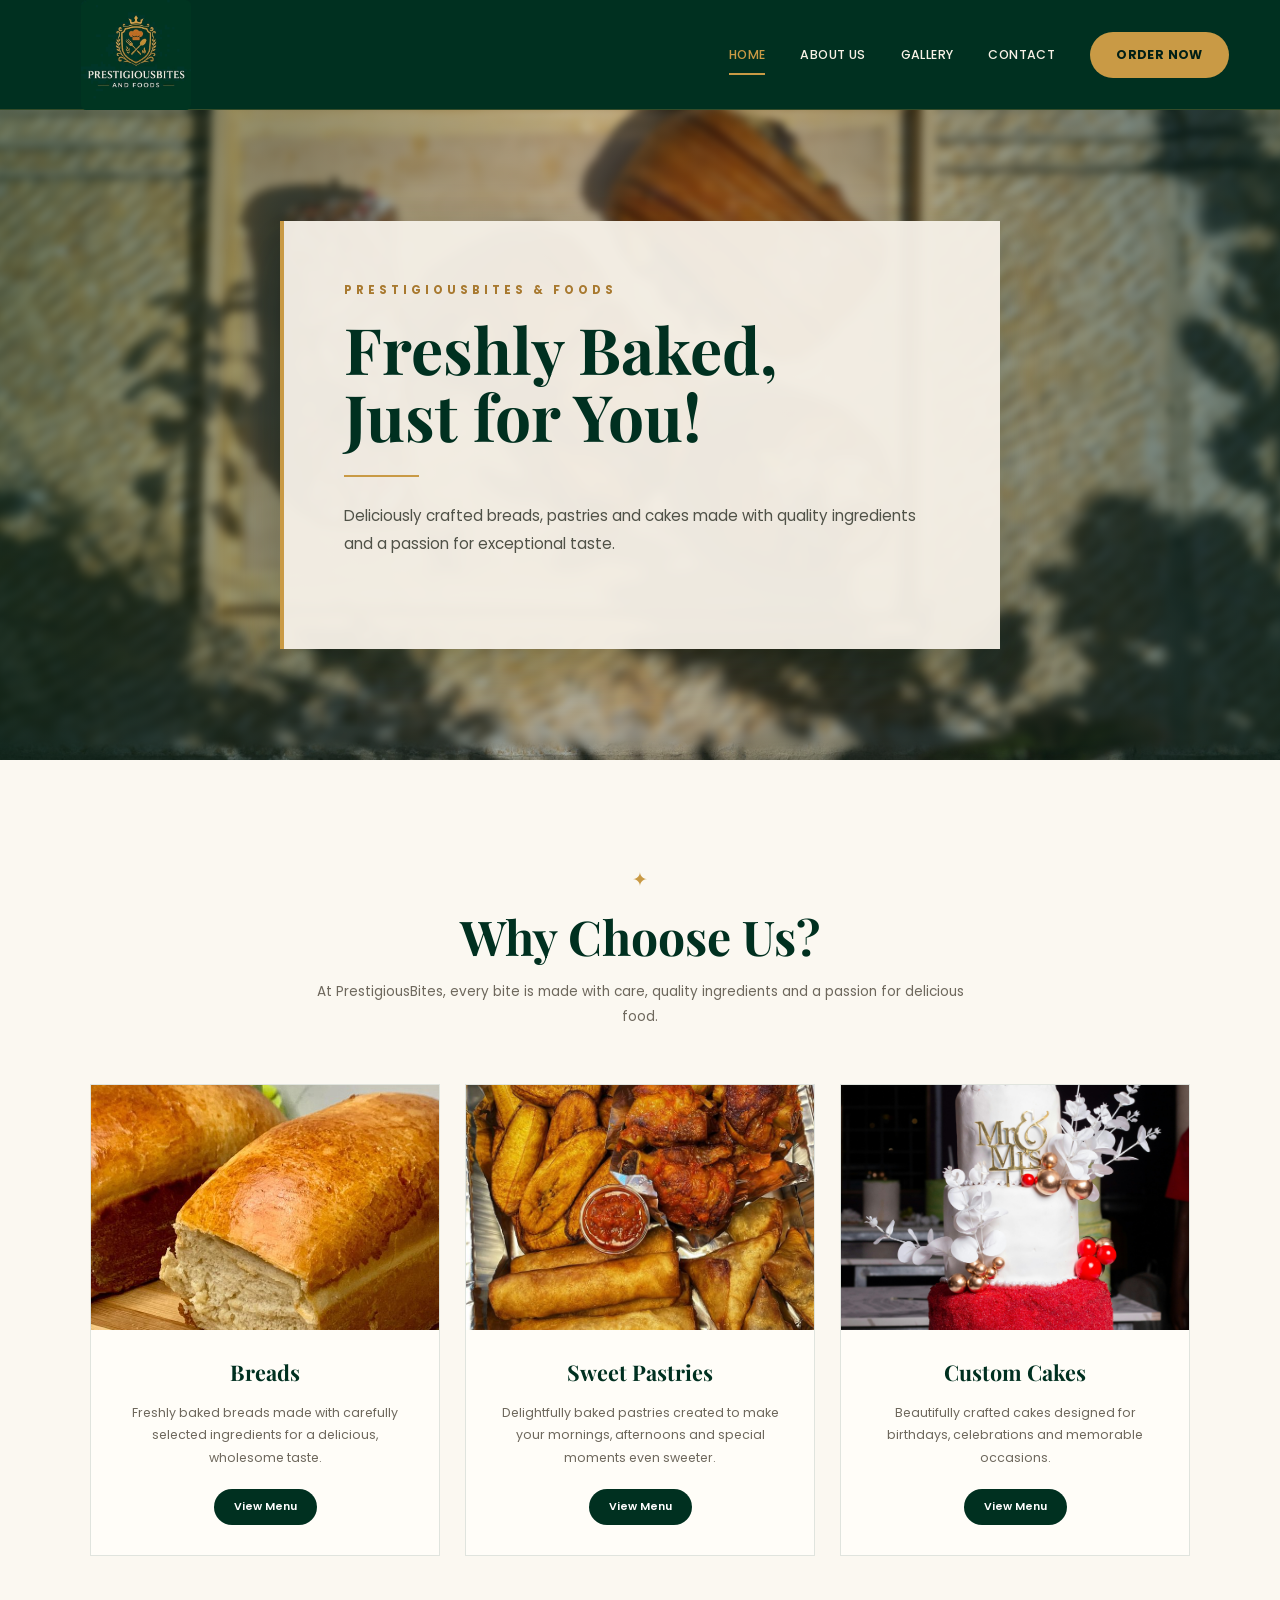
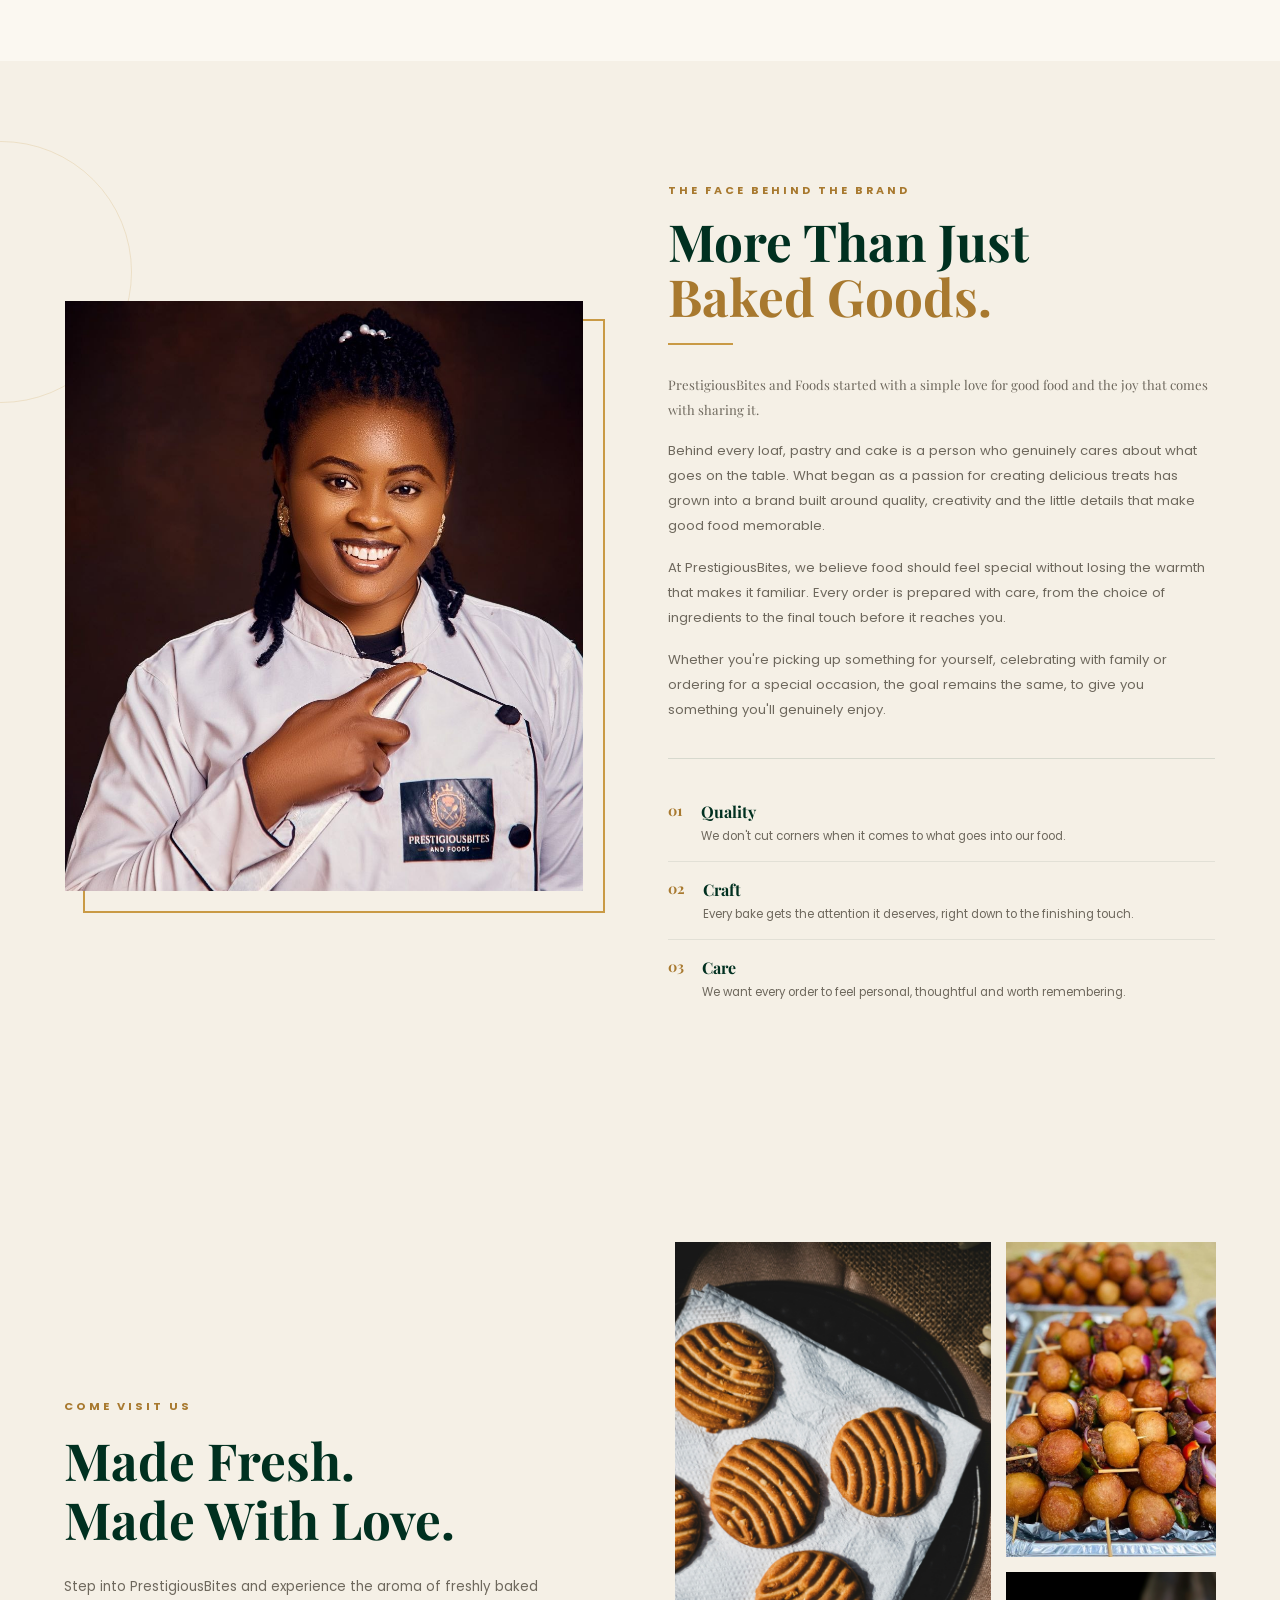
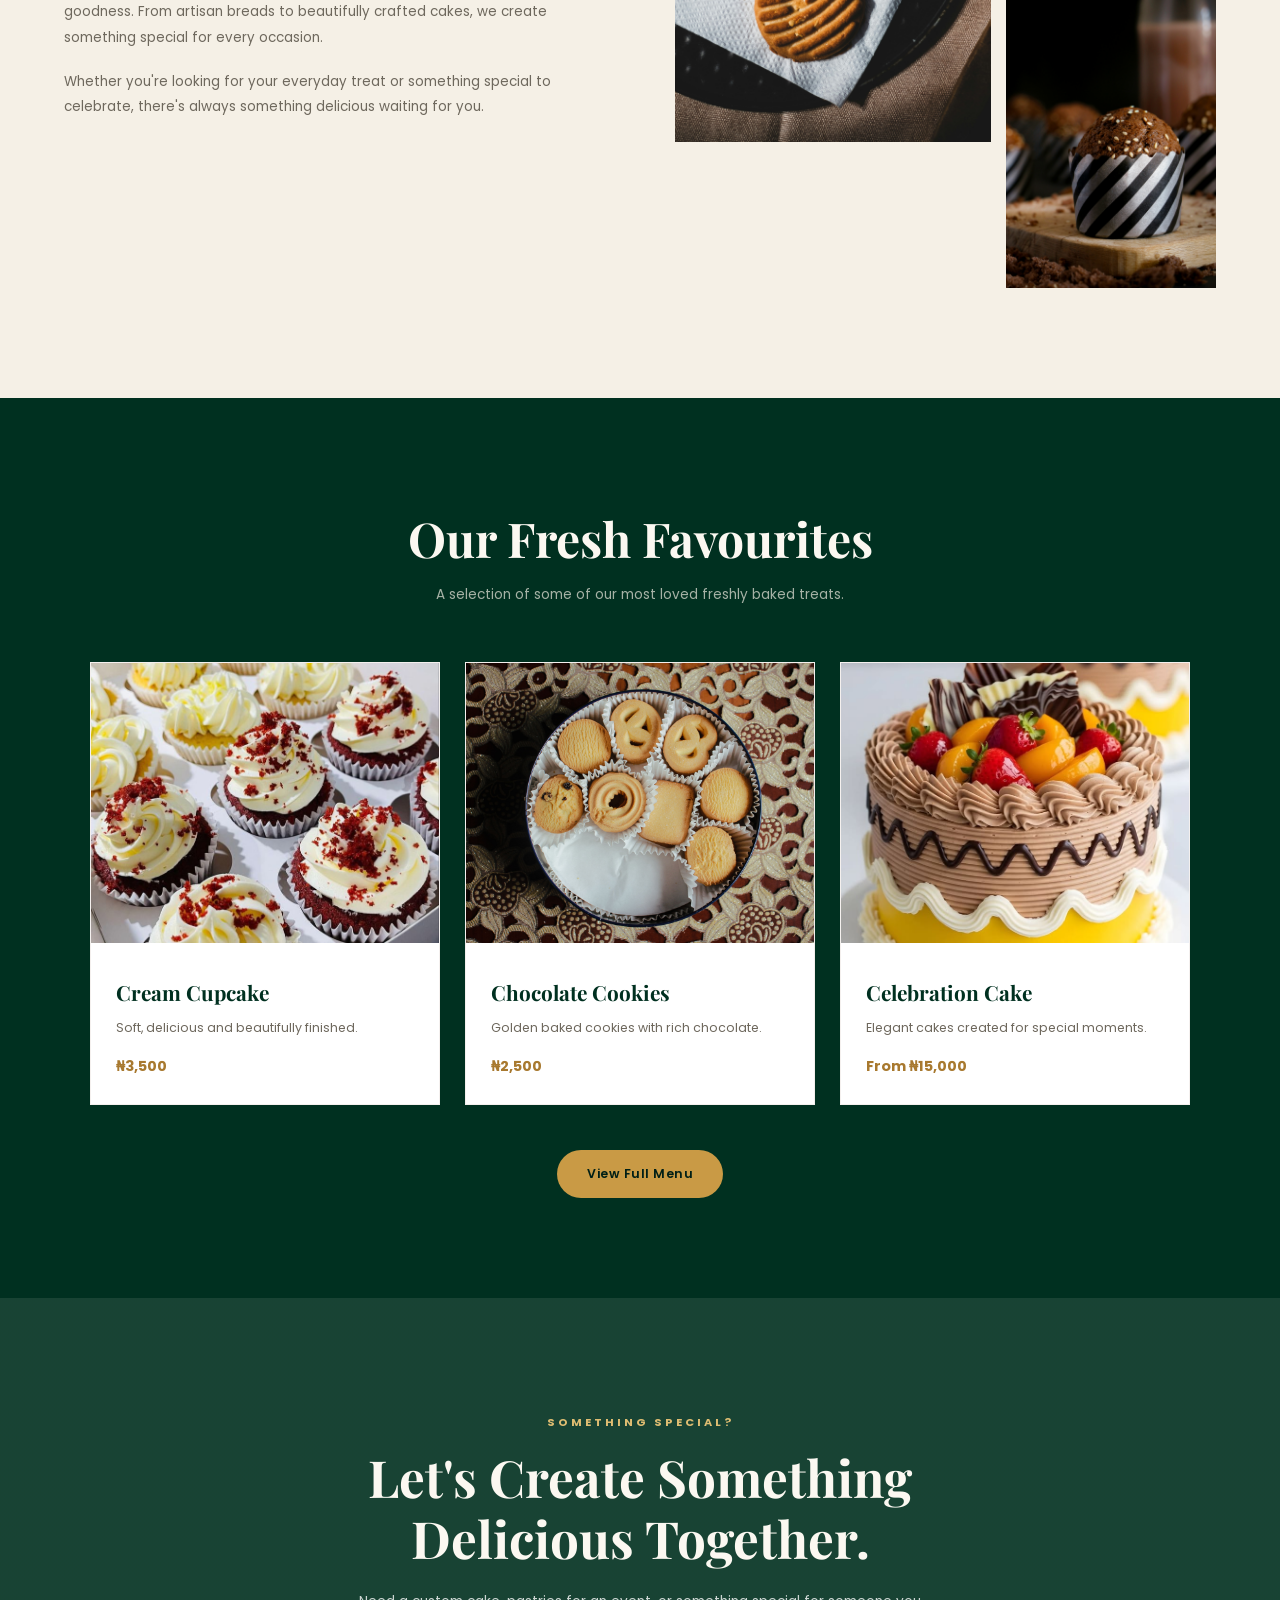
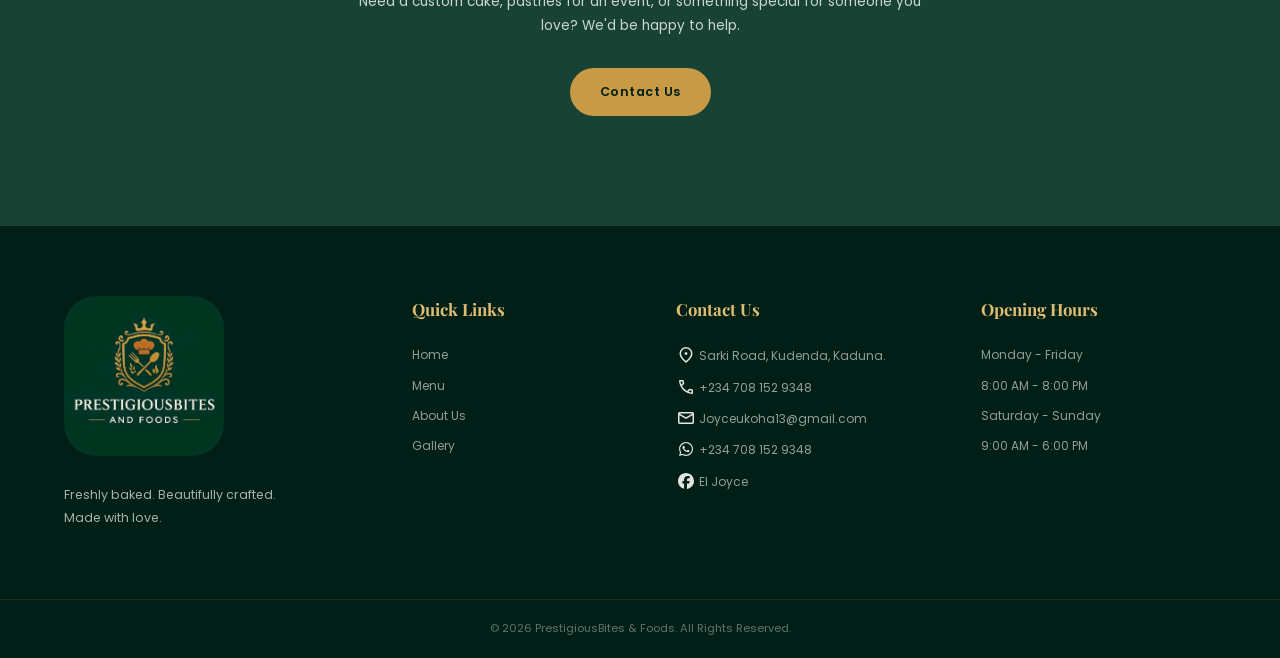
==== commit 8829bc15: "fixed missing image" ====
--- a/index.html
+++ b/index.html
@@ -73,7 +73,7 @@
 
                 <article class="feature-card">
                     <div class="feature-image">
-                        <img src="small chops/pasteries.jpeg" alt="Fresh sweet pastries">
+                        <img src="Pasteries.jpeg" alt="Fresh sweet pastries">
                     </div>
 
                     <div class="feature-content">
